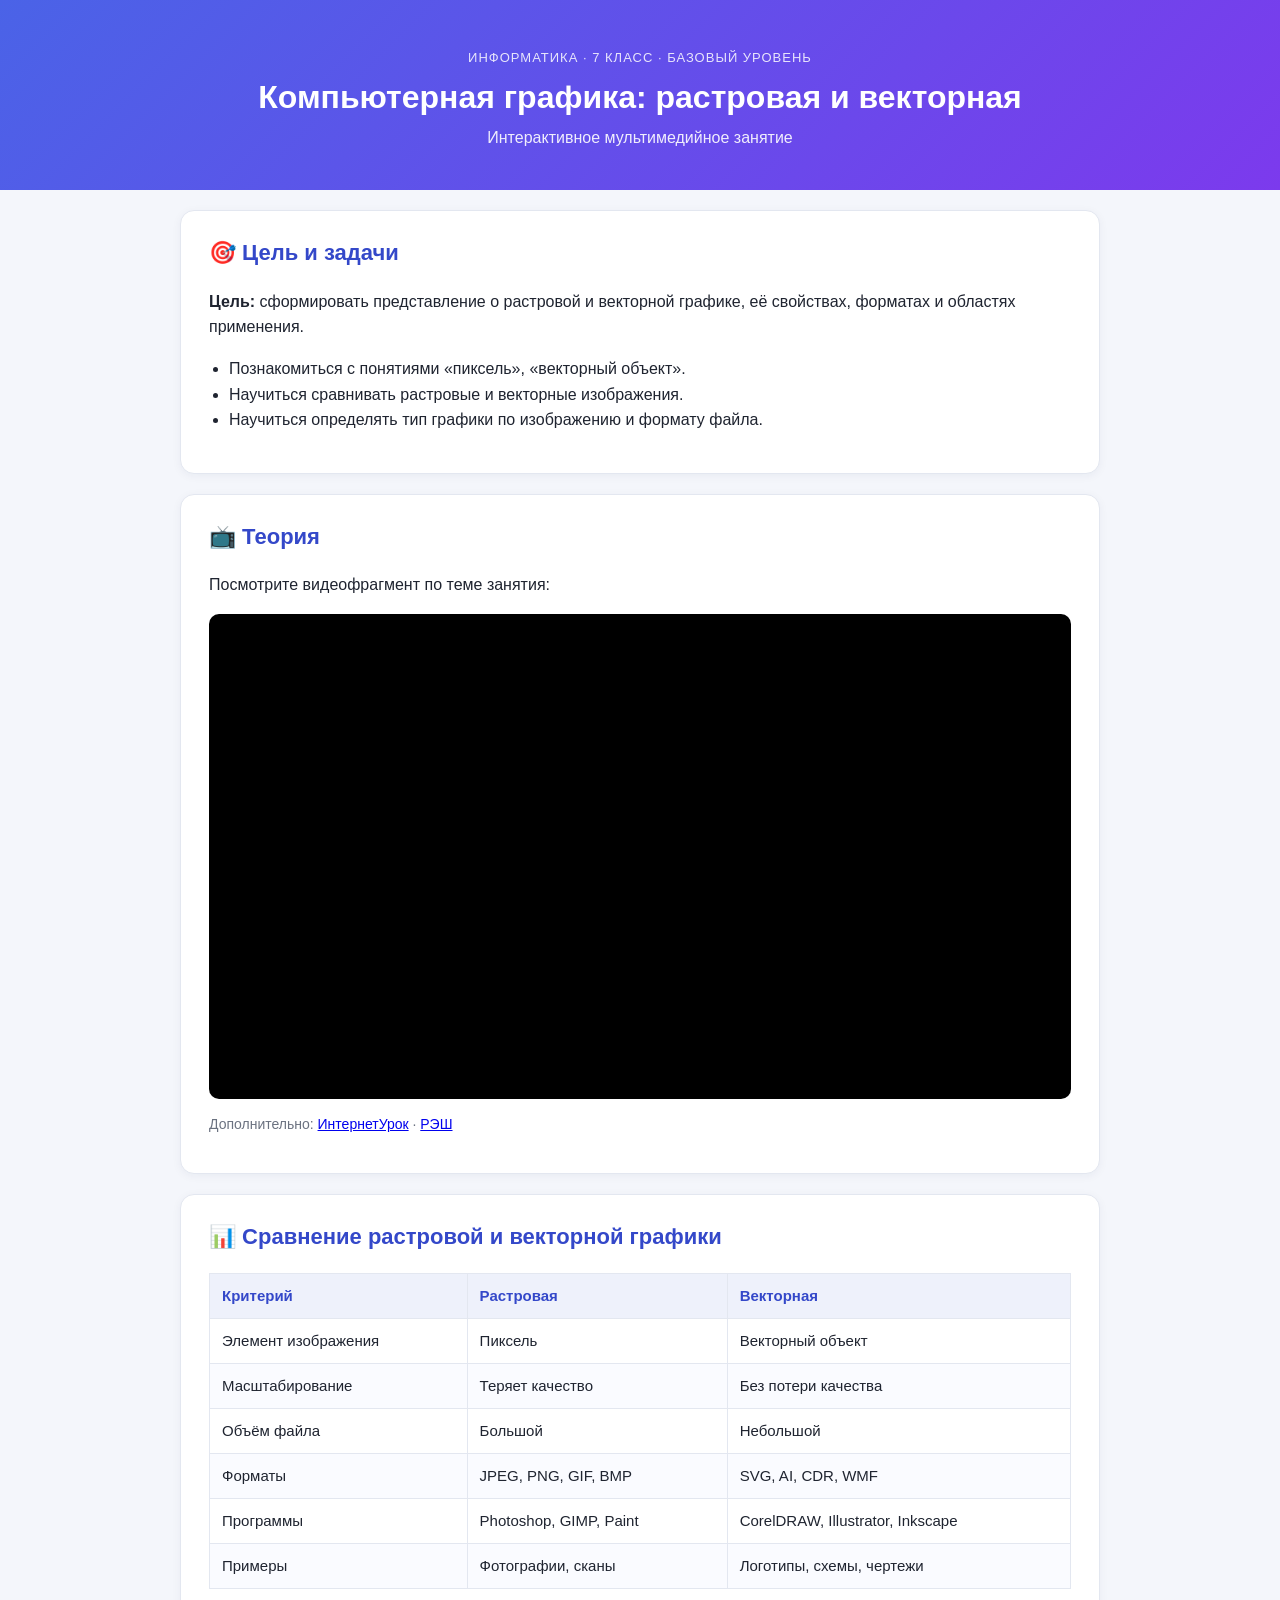
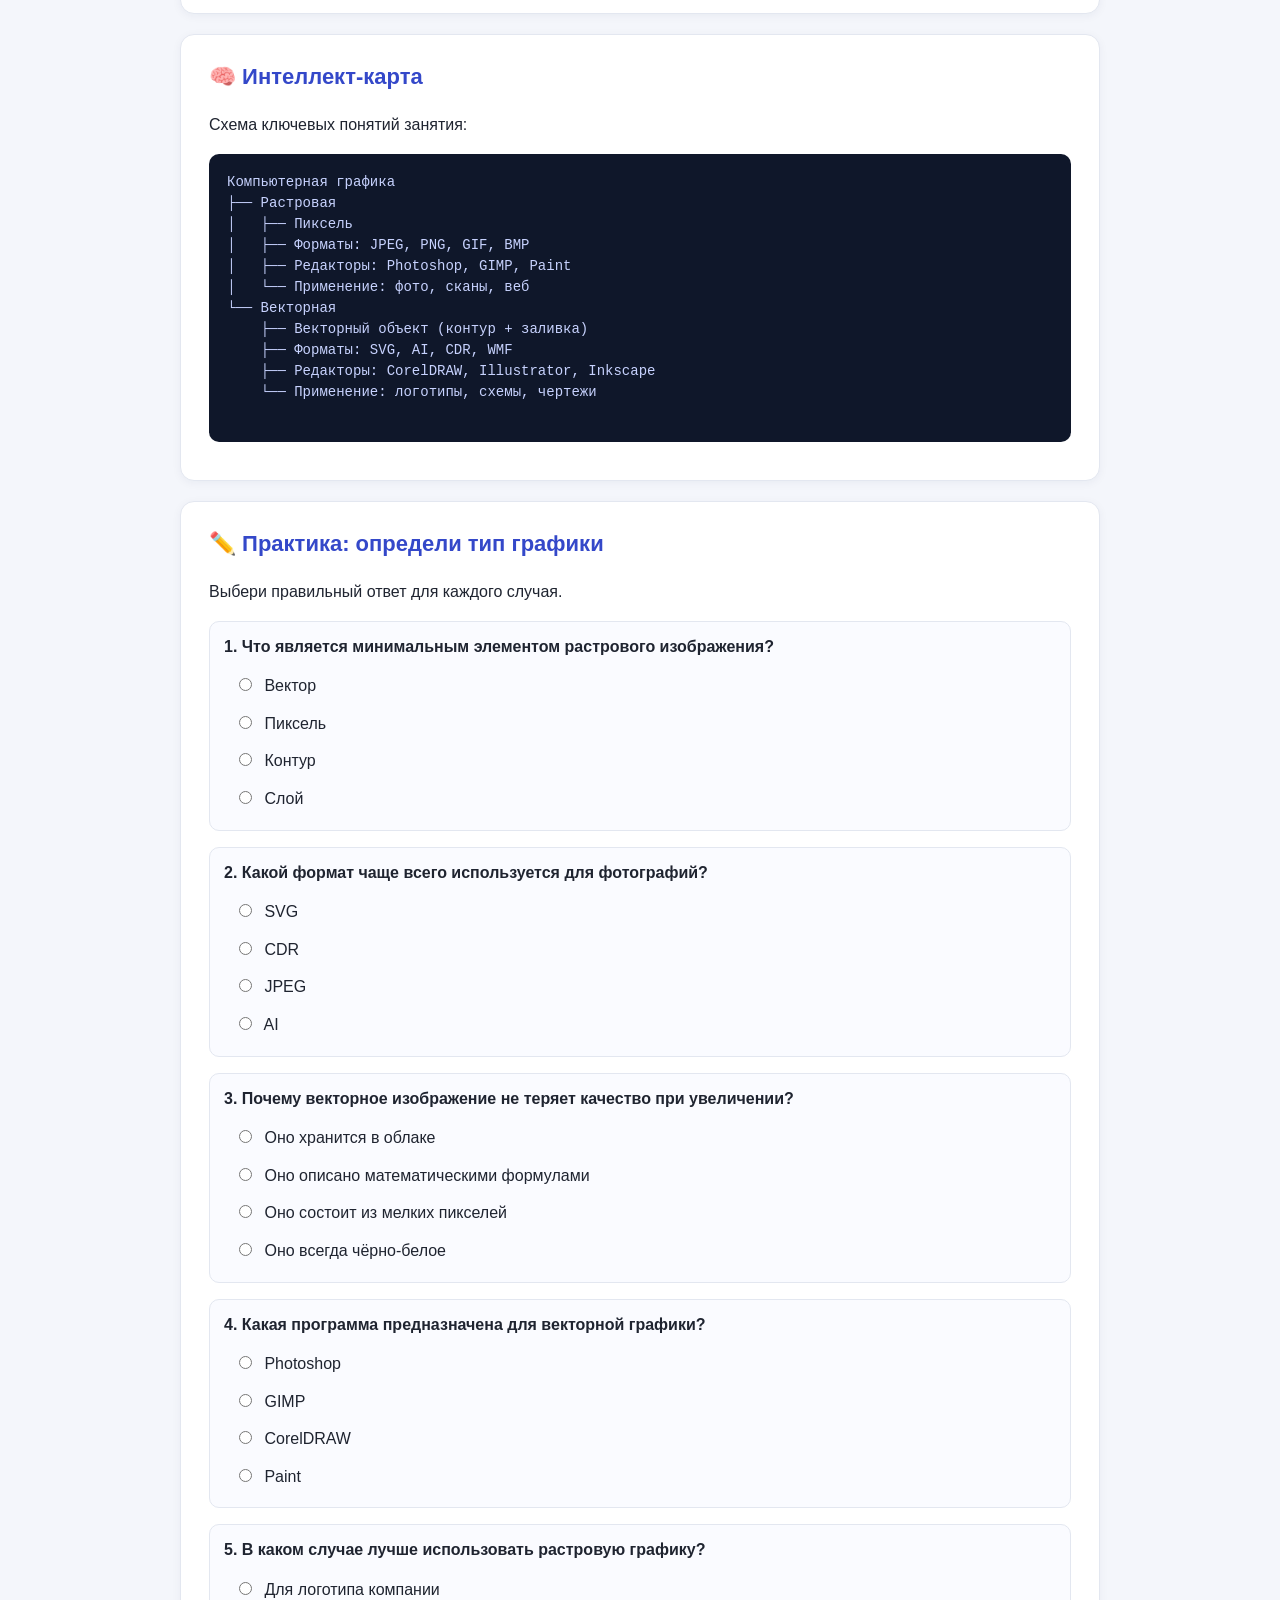
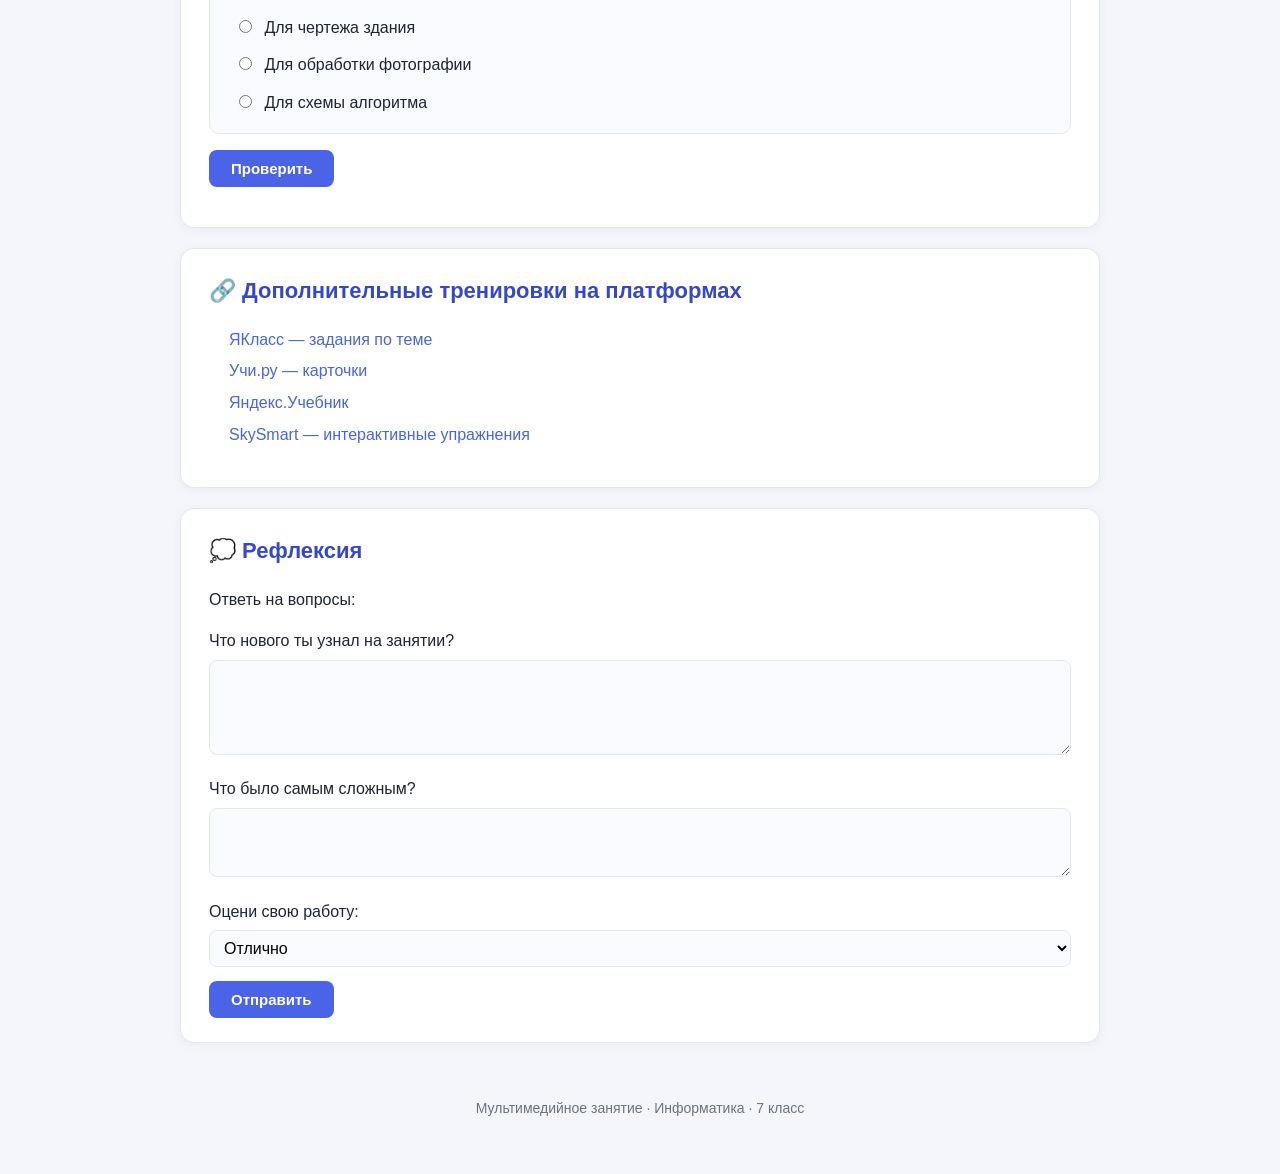
==== index.html @ 51a6c13d "Add files via upload" ====
<!DOCTYPE html>
<html lang="ru">
<head>
  <meta charset="UTF-8">
  <meta name="viewport" content="width=device-width, initial-scale=1.0">
  <title>Компьютерная графика: растровая и векторная | 7 класс</title>
  <link rel="stylesheet" href="style.css">
</head>
<body>

<header class="hero">
  <div class="container">
    <p class="tag">Информатика · 7 класс · Базовый уровень</p>
    <h1>Компьютерная графика: растровая и векторная</h1>
    <p class="subtitle">Интерактивное мультимедийное занятие</p>
  </div>
</header>

<main class="container">

  <!-- ЦЕЛИ -->
  <section class="card">
    <h2>🎯 Цель и задачи</h2>
    <p><strong>Цель:</strong> сформировать представление о растровой и векторной графике, её свойствах, форматах и областях применения.</p>
    <ul>
      <li>Познакомиться с понятиями «пиксель», «векторный объект».</li>
      <li>Научиться сравнивать растровые и векторные изображения.</li>
      <li>Научиться определять тип графики по изображению и формату файла.</li>
    </ul>
  </section>

  <!-- ТЕОРИЯ -->
  <section class="card">
    <h2>📺 Теория</h2>
    <p>Посмотрите видеофрагмент по теме занятия:</p>
    <div class="video-wrap">
      <!-- Замени ссылку на конкретный урок РЭШ или ИнтернетУрок -->
      <iframe src="https://resh.edu.ru/subject/lesson/7316/main/255134/"
              title="Видеоурок по компьютерной графике"
              allowfullscreen></iframe>
    </div>
    <p class="hint">
      Дополнительно: 
      <a href="https://interneturok.ru/" target="_blank" rel="noopener">ИнтернетУрок</a> · 
      <a href="https://resh.edu.ru/subject/" target="_blank" rel="noopener">РЭШ</a>
    </p>
  </section>

  <!-- СРАВНЕНИЕ -->
  <section class="card">
    <h2>📊 Сравнение растровой и векторной графики</h2>
    <table class="compare">
      <thead>
        <tr><th>Критерий</th><th>Растровая</th><th>Векторная</th></tr>
      </thead>
      <tbody>
        <tr><td>Элемент изображения</td><td>Пиксель</td><td>Векторный объект</td></tr>
        <tr><td>Масштабирование</td><td>Теряет качество</td><td>Без потери качества</td></tr>
        <tr><td>Объём файла</td><td>Большой</td><td>Небольшой</td></tr>
        <tr><td>Форматы</td><td>JPEG, PNG, GIF, BMP</td><td>SVG, AI, CDR, WMF</td></tr>
        <tr><td>Программы</td><td>Photoshop, GIMP, Paint</td><td>CorelDRAW, Illustrator, Inkscape</td></tr>
        <tr><td>Примеры</td><td>Фотографии, сканы</td><td>Логотипы, схемы, чертежи</td></tr>
      </tbody>
    </table>
  </section>

  <!-- ИНТЕЛЛЕКТ-КАРТА -->
  <section class="card">
    <h2>🧠 Интеллект-карта</h2>
    <p>Схема ключевых понятий занятия:</p>
    <pre class="mindmap">
Компьютерная графика
├── Растровая
│   ├── Пиксель
│   ├── Форматы: JPEG, PNG, GIF, BMP
│   ├── Редакторы: Photoshop, GIMP, Paint
│   └── Применение: фото, сканы, веб
└── Векторная
    ├── Векторный объект (контур + заливка)
    ├── Форматы: SVG, AI, CDR, WMF
    ├── Редакторы: CorelDRAW, Illustrator, Inkscape
    └── Применение: логотипы, схемы, чертежи
    </pre>
  </section>

  <!-- ПРАКТИКА -->
  <section class="card">
    <h2>✏️ Практика: определи тип графики</h2>
    <p>Выбери правильный ответ для каждого случая.</p>
    <form id="quiz" class="quiz"></form>
    <button id="checkBtn" class="btn">Проверить</button>
    <p id="result" class="result"></p>
  </section>

  <!-- ДОПОЛНИТЕЛЬНЫЕ РЕСУРСЫ -->
  <section class="card">
    <h2>🔗 Дополнительные тренировки на платформах</h2>
    <ul class="links">
      <li><a href="https://www.yaklass.ru/" target="_blank" rel="noopener">ЯКласс — задания по теме</a></li>
      <li><a href="https://uchi.ru/" target="_blank" rel="noopener">Учи.ру — карточки</a></li>
      <li><a href="https://education.yandex.ru/" target="_blank" rel="noopener">Яндекс.Учебник</a></li>
      <li><a href="https://edu.skysmart.ru/homework/new" target="_blank" rel="noopener">SkySmart — интерактивные упражнения</a></li>
    </ul>
  </section>

  <!-- РЕФЛЕКСИЯ -->
  <section class="card">
    <h2>💭 Рефлексия</h2>
    <p>Ответь на вопросы:</p>
    <!-- Замени action на ссылку своей Google-формы -->
    <form action="https://docs.google.com/forms/d/e/ВАШ_ID/formResponse" method="POST" target="_blank" class="reflect">
      <label>Что нового ты узнал на занятии?
        <textarea name="entry.1" rows="3" required></textarea>
      </label>
      <label>Что было самым сложным?
        <textarea name="entry.2" rows="2"></textarea>
      </label>
      <label>Оцени свою работу:
        <select name="entry.3">
          <option>Отлично</option>
          <option>Хорошо</option>
          <option>Нужно повторить</option>
        </select>
      </label>
      <button type="submit" class="btn">Отправить</button>
    </form>
  </section>

</main>

<footer class="footer">
  <div class="container">
    <p>Мультимедийное занятие · Информатика · 7 класс</p>
  </div>
</footer>

<script src="script.js"></script>
</body>
</html>
---- style.css ----
:root {
  --bg: #f4f6fb;
  --card: #ffffff;
  --primary: #4a63e7;
  --primary-dark: #3448c9;
  --text: #1f2430;
  --muted: #6b7280;
  --border: #e3e7f0;
  --ok: #16a34a;
  --err: #dc2626;
}

* { box-sizing: border-box; }

body {
  margin: 0;
  font-family: -apple-system, "Segoe UI", Roboto, "Helvetica Neue", Arial, sans-serif;
  background: var(--bg);
  color: var(--text);
  line-height: 1.6;
}

.container {
  max-width: 960px;
  margin: 0 auto;
  padding: 0 20px;
}

.hero {
  background: linear-gradient(135deg, #4a63e7 0%, #7c3aed 100%);
  color: #fff;
  padding: 48px 0 40px;
  text-align: center;
}

.hero .tag {
  text-transform: uppercase;
  letter-spacing: 1px;
  font-size: 13px;
  opacity: 0.85;
  margin: 0 0 8px;
}

.hero h1 {
  margin: 0 0 8px;
  font-size: 32px;
  line-height: 1.25;
}

.hero .subtitle {
  margin: 0;
  opacity: 0.9;
}

.card {
  background: var(--card);
  border-radius: 14px;
  padding: 24px 28px;
  margin: 20px 0;
  box-shadow: 0 2px 10px rgba(20, 30, 80, 0.05);
  border: 1px solid var(--border);
}

.card h2 {
  margin-top: 0;
  font-size: 22px;
  color: var(--primary-dark);
}

.card ul { padding-left: 20px; }

.video-wrap {
  position: relative;
  padding-bottom: 56.25%;
  height: 0;
  overflow: hidden;
  border-radius: 10px;
  margin: 12px 0;
  background: #000;
}

.video-wrap iframe {
  position: absolute;
  inset: 0;
  width: 100%;
  height: 100%;
  border: 0;
}

.hint { color: var(--muted); font-size: 14px; }

.compare {
  width: 100%;
  border-collapse: collapse;
  margin-top: 10px;
  font-size: 15px;
}

.compare th,
.compare td {
  border: 1px solid var(--border);
  padding: 10px 12px;
  text-align: left;
  vertical-align: top;
}

.compare th {
  background: #eef1fb;
  color: var(--primary-dark);
}

.compare tr:nth-child(even) td { background: #fafbff; }

.mindmap {
  background: #0f172a;
  color: #c7d2fe;
  padding: 18px;
  border-radius: 10px;
  overflow-x: auto;
  font-size: 14px;
  line-height: 1.5;
  font-family: "JetBrains Mono", Consolas, monospace;
}

.quiz .q {
  margin-bottom: 16px;
  padding: 12px 14px;
  border: 1px solid var(--border);
  border-radius: 10px;
  background: #fafbff;
}

.quiz .q p { margin: 0 0 8px; font-weight: 600; }

.quiz label {
  display: block;
  padding: 6px 10px;
  border-radius: 6px;
  cursor: pointer;
  transition: background 0.15s;
}

.quiz label:hover { background: #eef1fb; }

.quiz input { margin-right: 8px; }

.btn {
  background: var(--primary);
  color: #fff;
  border: 0;
  padding: 10px 22px;
  border-radius: 8px;
  font-size: 15px;
  font-weight: 600;
  cursor: pointer;
  transition: background 0.15s;
}

.btn:hover { background: var(--primary-dark); }

.result {
  font-weight: 700;
  margin-top: 14px;
  font-size: 16px;
}

.result.ok { color: var(--ok); }
.result.err { color: var(--err); }

.q.correct { border-color: var(--ok); background: #f0fdf4; }
.q.wrong { border-color: var(--err); background: #fef2f2; }

.links { list-style: none; padding: 0; }

.links li { margin: 6px 0; }

.links a {
  color: var(--primary);
  text-decoration: none;
  font-weight: 500;
}

.links a:hover { text-decoration: underline; }

.reflect label {
  display: block;
  margin-bottom: 14px;
  font-weight: 500;
}

.reflect textarea,
.reflect select {
  width: 100%;
  padding: 8px 10px;
  margin-top: 6px;
  border: 1px solid var(--border);
  border-radius: 8px;
  font: inherit;
  background: #fafbff;
}

.footer {
  text-align: center;
  color: var(--muted);
  padding: 20px 0 40px;
  font-size: 14px;
}

@media (max-width: 600px) {
  .hero h1 { font-size: 24px; }
  .card { padding: 18px; }
  .compare { font-size: 13px; }
  .compare th, .compare td { padding: 8px; }
}
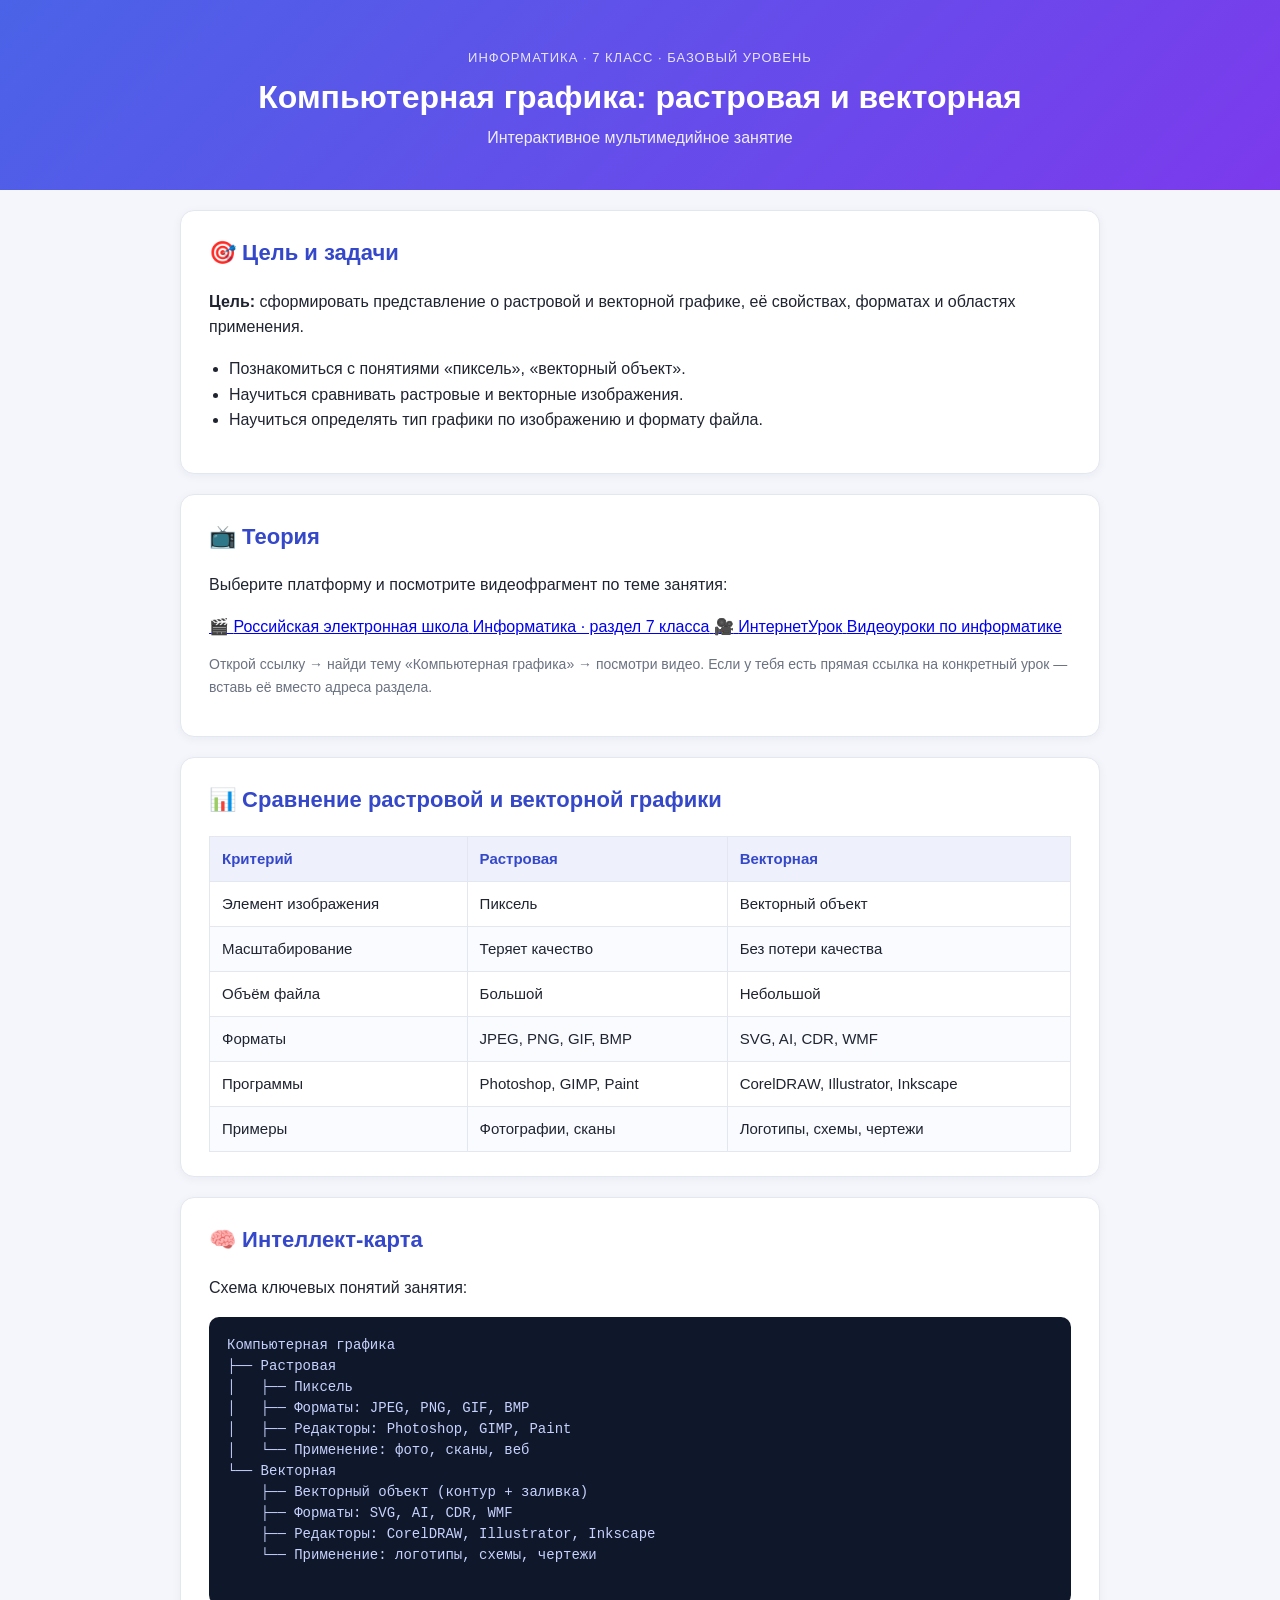
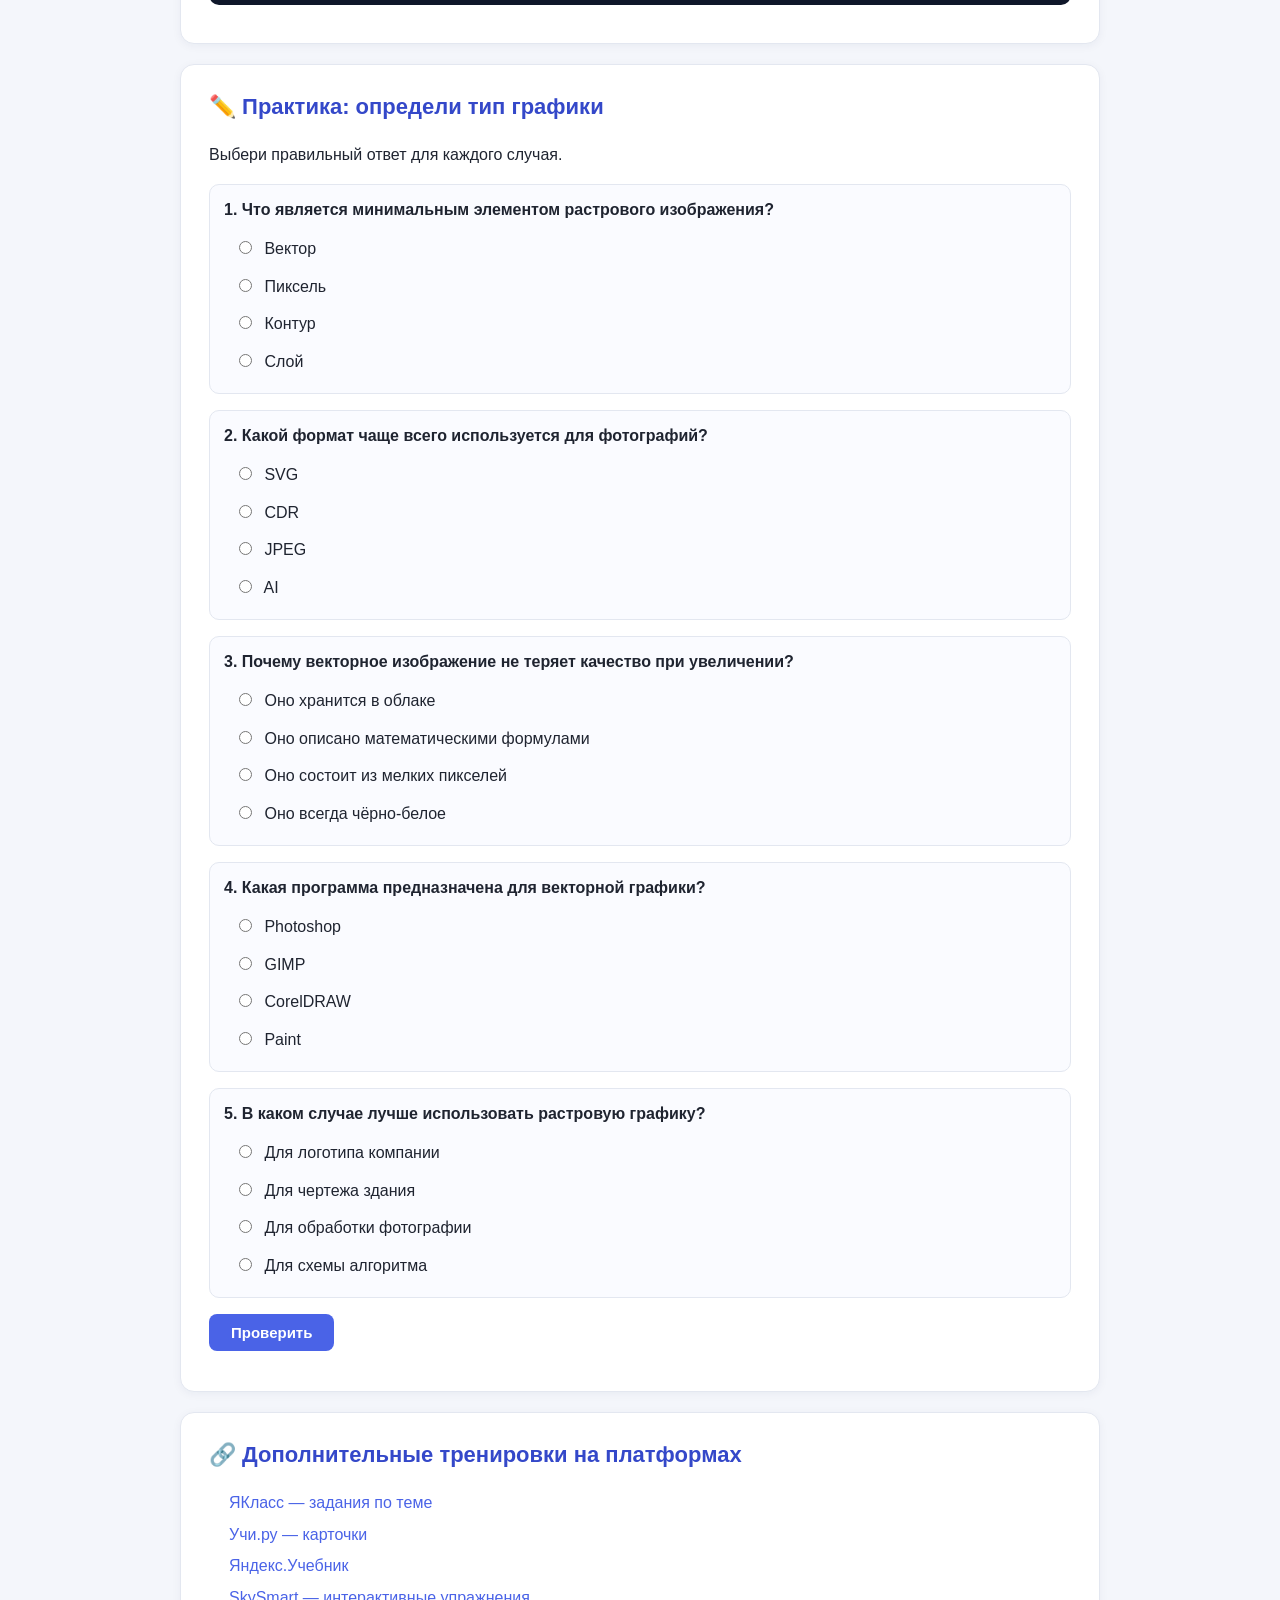
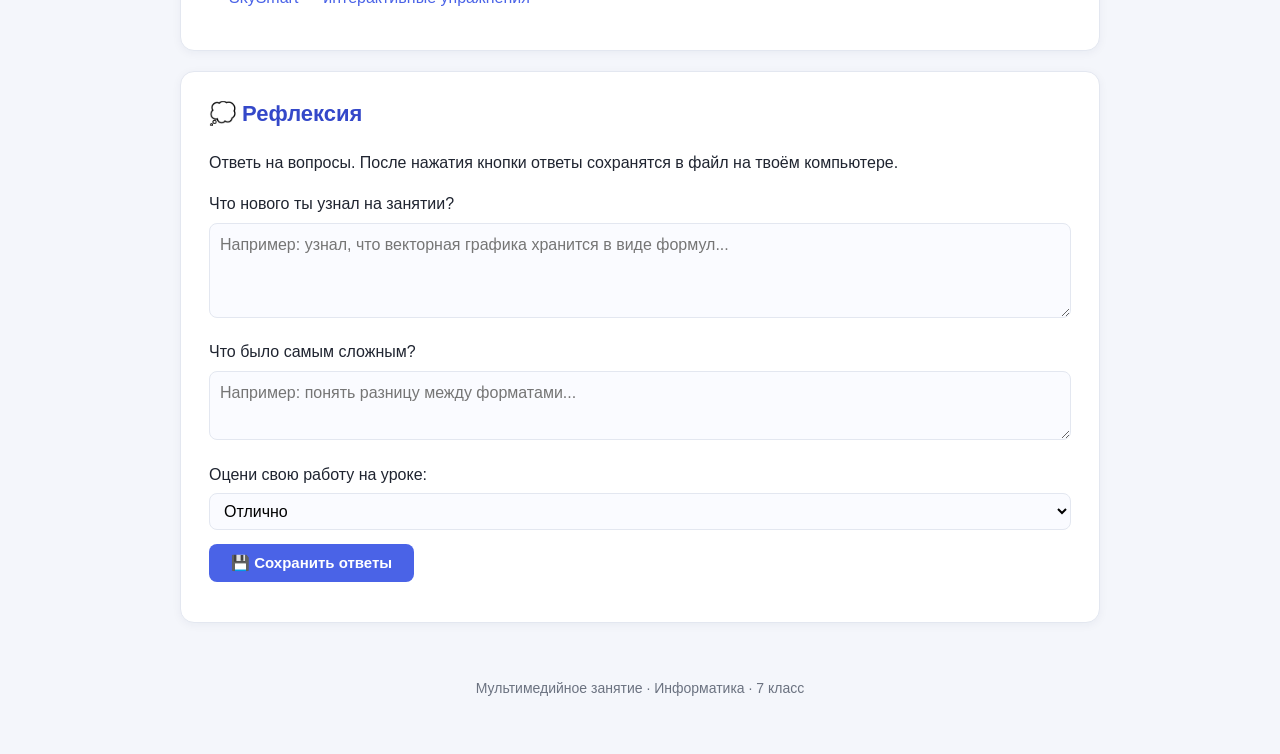
==== commit a97a3441: "Update index.html" ====
--- a/index.html
+++ b/index.html
@@ -30,21 +30,28 @@
   </section>
 
   <!-- ТЕОРИЯ -->
-  <section class="card">
-    <h2>📺 Теория</h2>
-    <p>Посмотрите видеофрагмент по теме занятия:</p>
-    <div class="video-wrap">
-      <!-- Замени ссылку на конкретный урок РЭШ или ИнтернетУрок -->
-      <iframe src="https://resh.edu.ru/subject/lesson/7316/main/255134/"
-              title="Видеоурок по компьютерной графике"
-              allowfullscreen></iframe>
-    </div>
-    <p class="hint">
-      Дополнительно: 
-      <a href="https://interneturok.ru/" target="_blank" rel="noopener">ИнтернетУрок</a> · 
-      <a href="https://resh.edu.ru/subject/" target="_blank" rel="noopener">РЭШ</a>
-    </p>
-  </section>
+<section class="card">
+  <h2>📺 Теория</h2>
+  <p>Выберите платформу и посмотрите видеофрагмент по теме занятия:</p>
+
+  <div class="link-grid">
+    <a class="link-card" href="https://resh.edu.ru/subject/19/" target="_blank" rel="noopener">
+      <span class="link-ico">🎬</span>
+      <span class="link-title">Российская электронная школа</span>
+      <span class="link-desc">Информатика · раздел 7 класса</span>
+    </a>
+    <a class="link-card" href="https://interneturok.ru/subject/informatika" target="_blank" rel="noopener">
+      <span class="link-ico">🎥</span>
+      <span class="link-title">ИнтернетУрок</span>
+      <span class="link-desc">Видеоуроки по информатике</span>
+    </a>
+  </div>
+
+  <p class="hint">
+    Открой ссылку → найди тему «Компьютерная графика» → посмотри видео.
+    Если у тебя есть прямая ссылка на конкретный урок — вставь её вместо адреса раздела.
+  </p>
+</section>
 
   <!-- СРАВНЕНИЕ -->
   <section class="card">
@@ -104,27 +111,31 @@
   </section>
 
   <!-- РЕФЛЕКСИЯ -->
-  <section class="card">
-    <h2>💭 Рефлексия</h2>
-    <p>Ответь на вопросы:</p>
-    <!-- Замени action на ссылку своей Google-формы -->
-    <form action="https://docs.google.com/forms/d/e/ВАШ_ID/formResponse" method="POST" target="_blank" class="reflect">
-      <label>Что нового ты узнал на занятии?
-        <textarea name="entry.1" rows="3" required></textarea>
-      </label>
-      <label>Что было самым сложным?
-        <textarea name="entry.2" rows="2"></textarea>
-      </label>
-      <label>Оцени свою работу:
-        <select name="entry.3">
-          <option>Отлично</option>
-          <option>Хорошо</option>
-          <option>Нужно повторить</option>
-        </select>
-      </label>
-      <button type="submit" class="btn">Отправить</button>
-    </form>
-  </section>
+<section class="card">
+  <h2>💭 Рефлексия</h2>
+  <p>Ответь на вопросы. После нажатия кнопки ответы сохранятся в файл на твоём компьютере.</p>
+
+  <div class="reflect">
+    <label>Что нового ты узнал на занятии?
+      <textarea id="r1" rows="3" placeholder="Например: узнал, что векторная графика хранится в виде формул..."></textarea>
+    </label>
+
+    <label>Что было самым сложным?
+      <textarea id="r2" rows="2" placeholder="Например: понять разницу между форматами..."></textarea>
+    </label>
+
+    <label>Оцени свою работу на уроке:
+      <select id="r3">
+        <option>Отлично</option>
+        <option>Хорошо</option>
+        <option>Нужно повторить</option>
+      </select>
+    </label>
+
+    <button id="saveReflect" class="btn" type="button">💾 Сохранить ответы</button>
+    <p id="reflectMsg" class="result"></p>
+  </div>
+</section>
 
 </main>
 
@@ -136,4 +147,4 @@
 
 <script src="script.js"></script>
 </body>
-</html>+</html>
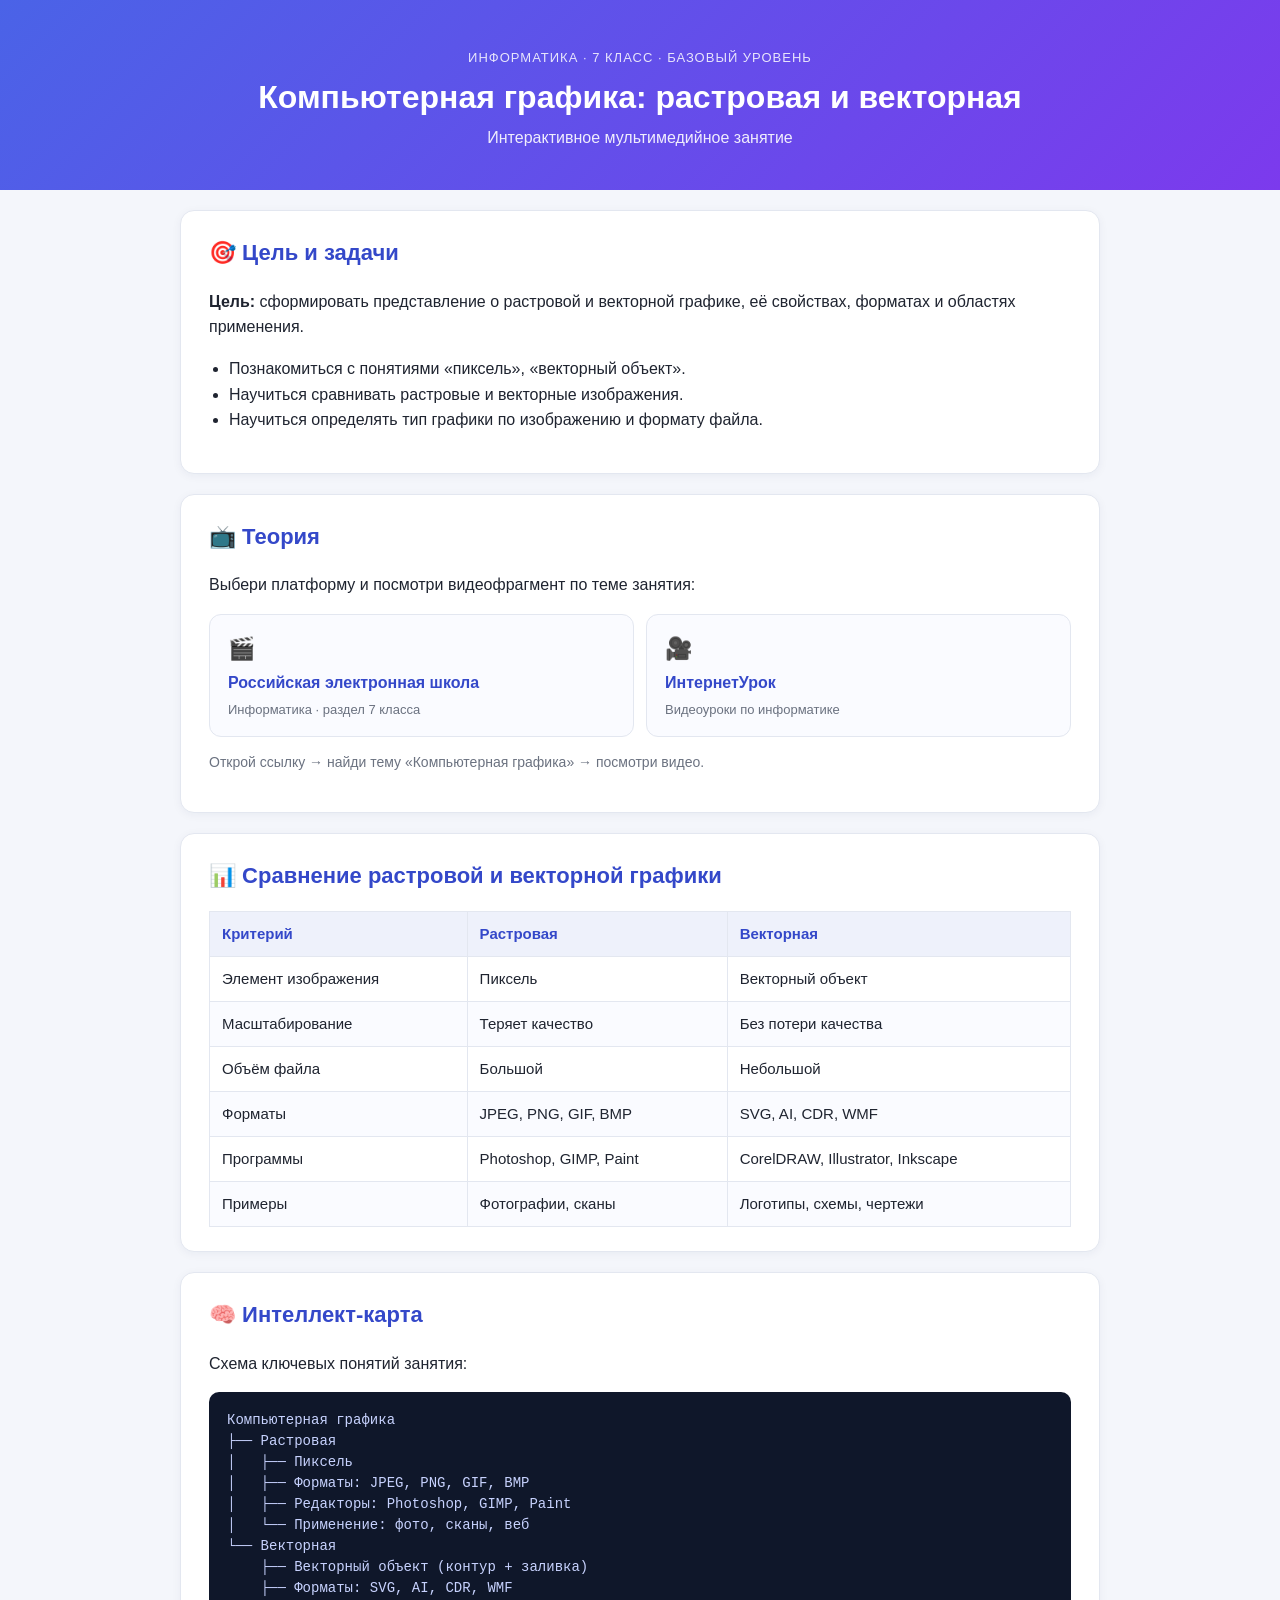
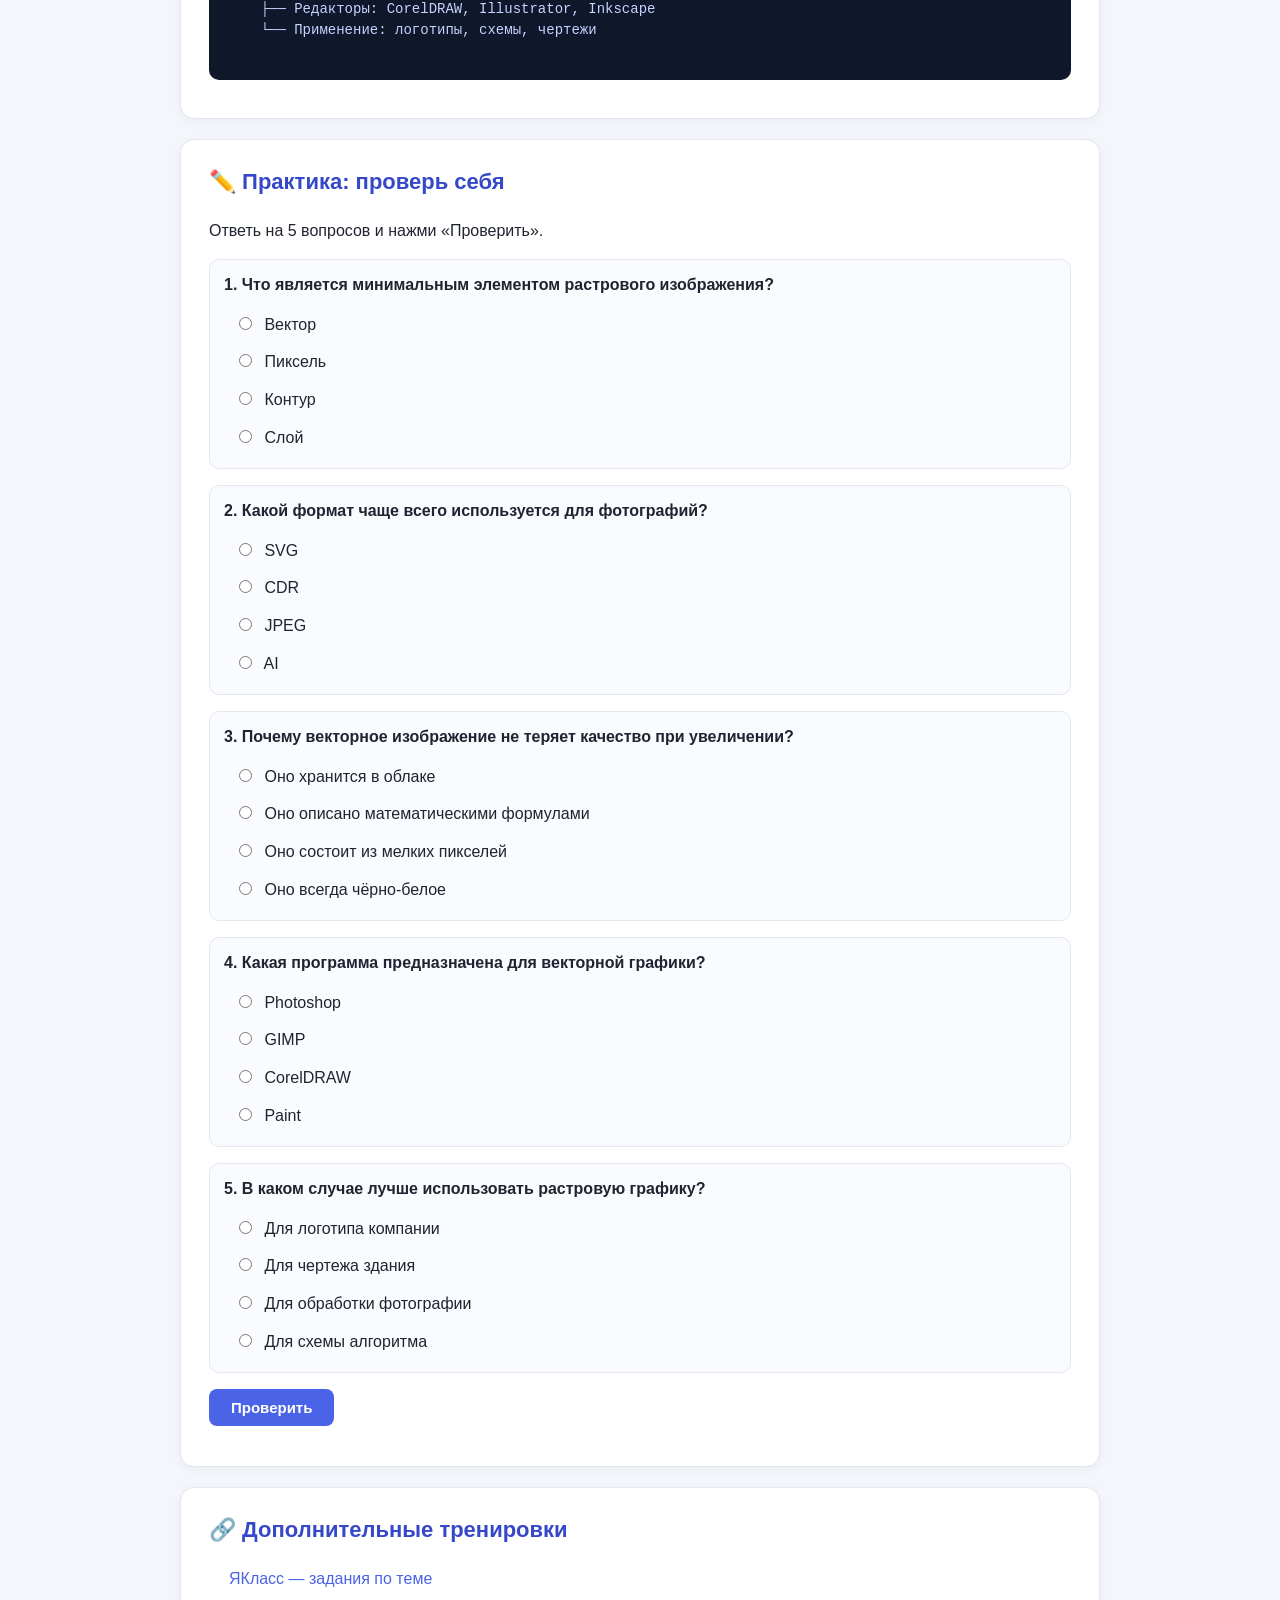
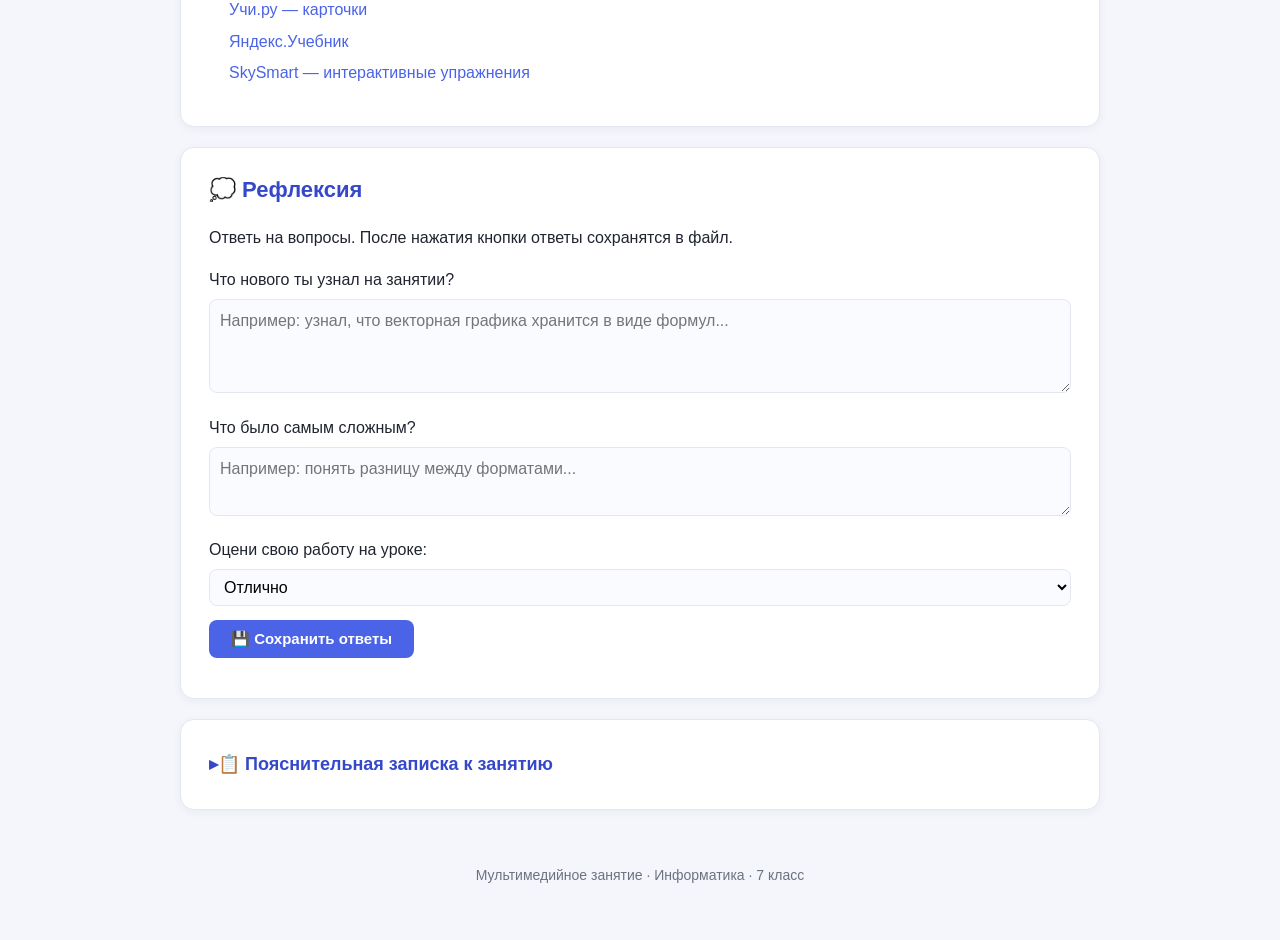
==== commit 33a54463: "Update index.html" ====
--- a/index.html
+++ b/index.html
@@ -30,28 +30,27 @@
   </section>
 
   <!-- ТЕОРИЯ -->
-<section class="card">
-  <h2>📺 Теория</h2>
-  <p>Выберите платформу и посмотрите видеофрагмент по теме занятия:</p>
-
-  <div class="link-grid">
-    <a class="link-card" href="https://resh.edu.ru/subject/19/" target="_blank" rel="noopener">
-      <span class="link-ico">🎬</span>
-      <span class="link-title">Российская электронная школа</span>
-      <span class="link-desc">Информатика · раздел 7 класса</span>
-    </a>
-    <a class="link-card" href="https://interneturok.ru/subject/informatika" target="_blank" rel="noopener">
-      <span class="link-ico">🎥</span>
-      <span class="link-title">ИнтернетУрок</span>
-      <span class="link-desc">Видеоуроки по информатике</span>
-    </a>
-  </div>
-
-  <p class="hint">
-    Открой ссылку → найди тему «Компьютерная графика» → посмотри видео.
-    Если у тебя есть прямая ссылка на конкретный урок — вставь её вместо адреса раздела.
-  </p>
-</section>
+  <section class="card">
+    <h2>📺 Теория</h2>
+    <p>Выбери платформу и посмотри видеофрагмент по теме занятия:</p>
+
+    <div class="link-grid">
+      <a class="link-card" href="https://resh.edu.ru/subject/19/" target="_blank" rel="noopener">
+        <span class="link-ico">🎬</span>
+        <span class="link-title">Российская электронная школа</span>
+        <span class="link-desc">Информатика · раздел 7 класса</span>
+      </a>
+      <a class="link-card" href="https://interneturok.ru/subject/informatika" target="_blank" rel="noopener">
+        <span class="link-ico">🎥</span>
+        <span class="link-title">ИнтернетУрок</span>
+        <span class="link-desc">Видеоуроки по информатике</span>
+      </a>
+    </div>
+
+    <p class="hint">
+      Открой ссылку → найди тему «Компьютерная графика» → посмотри видео.
+    </p>
+  </section>
 
   <!-- СРАВНЕНИЕ -->
   <section class="card">
@@ -92,16 +91,16 @@
 
   <!-- ПРАКТИКА -->
   <section class="card">
-    <h2>✏️ Практика: определи тип графики</h2>
-    <p>Выбери правильный ответ для каждого случая.</p>
+    <h2>✏️ Практика: проверь себя</h2>
+    <p>Ответь на 5 вопросов и нажми «Проверить».</p>
     <form id="quiz" class="quiz"></form>
-    <button id="checkBtn" class="btn">Проверить</button>
+    <button id="checkBtn" class="btn" type="button">Проверить</button>
     <p id="result" class="result"></p>
   </section>
 
   <!-- ДОПОЛНИТЕЛЬНЫЕ РЕСУРСЫ -->
   <section class="card">
-    <h2>🔗 Дополнительные тренировки на платформах</h2>
+    <h2>🔗 Дополнительные тренировки</h2>
     <ul class="links">
       <li><a href="https://www.yaklass.ru/" target="_blank" rel="noopener">ЯКласс — задания по теме</a></li>
       <li><a href="https://uchi.ru/" target="_blank" rel="noopener">Учи.ру — карточки</a></li>
@@ -111,31 +110,90 @@
   </section>
 
   <!-- РЕФЛЕКСИЯ -->
-<section class="card">
-  <h2>💭 Рефлексия</h2>
-  <p>Ответь на вопросы. После нажатия кнопки ответы сохранятся в файл на твоём компьютере.</p>
-
-  <div class="reflect">
-    <label>Что нового ты узнал на занятии?
-      <textarea id="r1" rows="3" placeholder="Например: узнал, что векторная графика хранится в виде формул..."></textarea>
-    </label>
-
-    <label>Что было самым сложным?
-      <textarea id="r2" rows="2" placeholder="Например: понять разницу между форматами..."></textarea>
-    </label>
-
-    <label>Оцени свою работу на уроке:
-      <select id="r3">
-        <option>Отлично</option>
-        <option>Хорошо</option>
-        <option>Нужно повторить</option>
-      </select>
-    </label>
-
-    <button id="saveReflect" class="btn" type="button">💾 Сохранить ответы</button>
-    <p id="reflectMsg" class="result"></p>
-  </div>
-</section>
+  <section class="card">
+    <h2>💭 Рефлексия</h2>
+    <p>Ответь на вопросы. После нажатия кнопки ответы сохранятся в файл.</p>
+
+    <div class="reflect">
+      <label>Что нового ты узнал на занятии?
+        <textarea id="r1" rows="3" placeholder="Например: узнал, что векторная графика хранится в виде формул..."></textarea>
+      </label>
+
+      <label>Что было самым сложным?
+        <textarea id="r2" rows="2" placeholder="Например: понять разницу между форматами..."></textarea>
+      </label>
+
+      <label>Оцени свою работу на уроке:
+        <select id="r3">
+          <option>Отлично</option>
+          <option>Хорошо</option>
+          <option>Нужно повторить</option>
+        </select>
+      </label>
+
+      <button id="saveReflect" class="btn" type="button">💾 Сохранить ответы</button>
+      <p id="reflectMsg" class="result"></p>
+    </div>
+  </section>
+
+  <!-- ПОЯСНИТЕЛЬНАЯ ЗАПИСКА -->
+  <section class="card">
+    <details>
+      <summary class="about-summary">📋 Пояснительная записка к занятию</summary>
+      <div class="about-body">
+
+        <h3>Тема и аудитория</h3>
+        <p>«Компьютерная графика: растровая и векторная графика». Информатика, 7 класс, базовый уровень.</p>
+
+        <h3>Цель занятия</h3>
+        <p>Сформировать у учащихся представление о растровой и векторной графике, её свойствах, форматах и областях применения.</p>
+
+        <h3>Задачи</h3>
+        <ol>
+          <li>Познакомить с понятиями «пиксель», «векторный объект».</li>
+          <li>Научить сравнивать растровые и векторные изображения.</li>
+          <li>Развивать навыки работы с интерактивными заданиями и ЦОР.</li>
+        </ol>
+
+        <h3>Планируемые результаты</h3>
+        <ul>
+          <li><strong>Предметные:</strong> объясняют различия растровой и векторной графики, приводят примеры.</li>
+          <li><strong>Метапредметные:</strong> работают по инструкции, анализируют цифровые ресурсы.</li>
+          <li><strong>Личностные:</strong> проявляют интерес к цифровым технологиям.</li>
+        </ul>
+
+        <h3>Используемые ЦОР</h3>
+        <ul>
+          <li>РЭШ — resh.edu.ru</li>
+          <li>ИнтернетУрок — interneturok.ru</li>
+          <li>ЯКласс — yaklass.ru</li>
+          <li>Учи.ру — uchi.ru</li>
+          <li>Яндекс.Учебник — education.yandex.ru</li>
+          <li>SkySmart — edu.skysmart.ru</li>
+        </ul>
+
+        <h3>Место мультимедиа в занятии</h3>
+        <p>Мультимедиа используются на всех этапах: мотивация, объяснение, закрепление, практика, контроль и рефлексия. Формы работы: видеофрагмент, интерактивные упражнения, онлайн-тест, интеллект-карта.</p>
+
+        <h3>План-конспект</h3>
+        <table class="compare">
+          <thead>
+            <tr><th>Этап</th><th>Время</th><th>Мультимедиа</th></tr>
+          </thead>
+          <tbody>
+            <tr><td>Мотивация</td><td>3 мин</td><td>Демонстрация изображений</td></tr>
+            <tr><td>Актуализация</td><td>5 мин</td><td>Слайд / страница занятия</td></tr>
+            <tr><td>Теория</td><td>12 мин</td><td>РЭШ / ИнтернетУрок</td></tr>
+            <tr><td>Первичное закрепление</td><td>7 мин</td><td>ЯКласс / Учи.ру</td></tr>
+            <tr><td>Практика</td><td>10 мин</td><td>HTML-квиз, интеллект-карта</td></tr>
+            <tr><td>Контроль</td><td>5 мин</td><td>SkySmart</td></tr>
+            <tr><td>Рефлексия</td><td>3 мин</td><td>Встроенная форма</td></tr>
+          </tbody>
+        </table>
+
+      </div>
+    </details>
+  </section>
 
 </main>
 
--- a/style.css
+++ b/style.css
@@ -211,4 +211,135 @@
   .card { padding: 18px; }
   .compare { font-size: 13px; }
   .compare th, .compare td { padding: 8px; }
-}+}
+
+/* === Карточки-ссылки на платформы === */
+.link-grid {
+  display: grid;
+  grid-template-columns: repeat(auto-fit, minmax(240px, 1fr));
+  gap: 12px;
+  margin: 14px 0;
+}
+
+.link-card {
+  display: flex;
+  flex-direction: column;
+  gap: 4px;
+  padding: 16px 18px;
+  border: 1px solid var(--border);
+  border-radius: 12px;
+  background: #fafbff;
+  text-decoration: none;
+  color: var(--text);
+  transition: transform 0.15s, box-shadow 0.15s, border-color 0.15s;
+}
+
+.link-card:hover {
+  transform: translateY(-2px);
+  box-shadow: 0 6px 18px rgba(74, 99, 231, 0.15);
+  border-color: var(--primary);
+}
+
+.link-ico { font-size: 22px; }
+
+.link-title {
+  font-weight: 700;
+  color: var(--primary-dark);
+}
+
+.link-desc {
+  font-size: 13px;
+  color: var(--muted);
+}
+
+
+/* === Анкета === */
+.quiz.scale {
+  display: flex;
+  flex-wrap: wrap;
+  gap: 8px;
+}
+
+.quiz.scale label {
+  flex: 1 1 60px;
+  text-align: center;
+  border: 1px solid var(--border);
+  border-radius: 8px;
+  padding: 10px 4px;
+  font-weight: 700;
+  background: #fafbff;
+}
+
+.quiz.scale label:hover {
+  border-color: var(--primary);
+}
+
+textarea {
+  width: 100%;
+  padding: 10px 12px;
+  border: 1px solid var(--border);
+  border-radius: 8px;
+  font: inherit;
+  background: #fafbff;
+  resize: vertical;
+}
+
+select {
+  width: 100%;
+  padding: 10px 12px;
+  border: 1px solid var(--border);
+  border-radius: 8px;
+  font: inherit;
+  background: #fafbff;
+}
+
+
+/* === Пояснительная записка === */
+.about-summary {
+  cursor: pointer;
+  font-size: 18px;
+  font-weight: 700;
+  color: var(--primary-dark);
+  padding: 6px 0;
+  list-style: none;
+  user-select: none;
+}
+
+.about-summary::-webkit-details-marker { display: none; }
+
+.about-summary::before {
+  content: "▸ ";
+  display: inline-block;
+  transition: transform 0.2s;
+}
+
+details[open] .about-summary::before {
+  content: "▾ ";
+}
+
+.about-body {
+  margin-top: 14px;
+  padding-top: 14px;
+  border-top: 1px solid var(--border);
+  color: var(--text);
+  line-height: 1.65;
+}
+
+.about-body h3 {
+  margin: 18px 0 6px;
+  font-size: 16px;
+  color: var(--primary-dark);
+}
+
+.about-body ul,
+.about-body ol {
+  padding-left: 22px;
+  margin: 6px 0;
+}
+
+.about-body code {
+  background: #eef1fb;
+  padding: 1px 6px;
+  border-radius: 4px;
+  font-size: 13px;
+}
